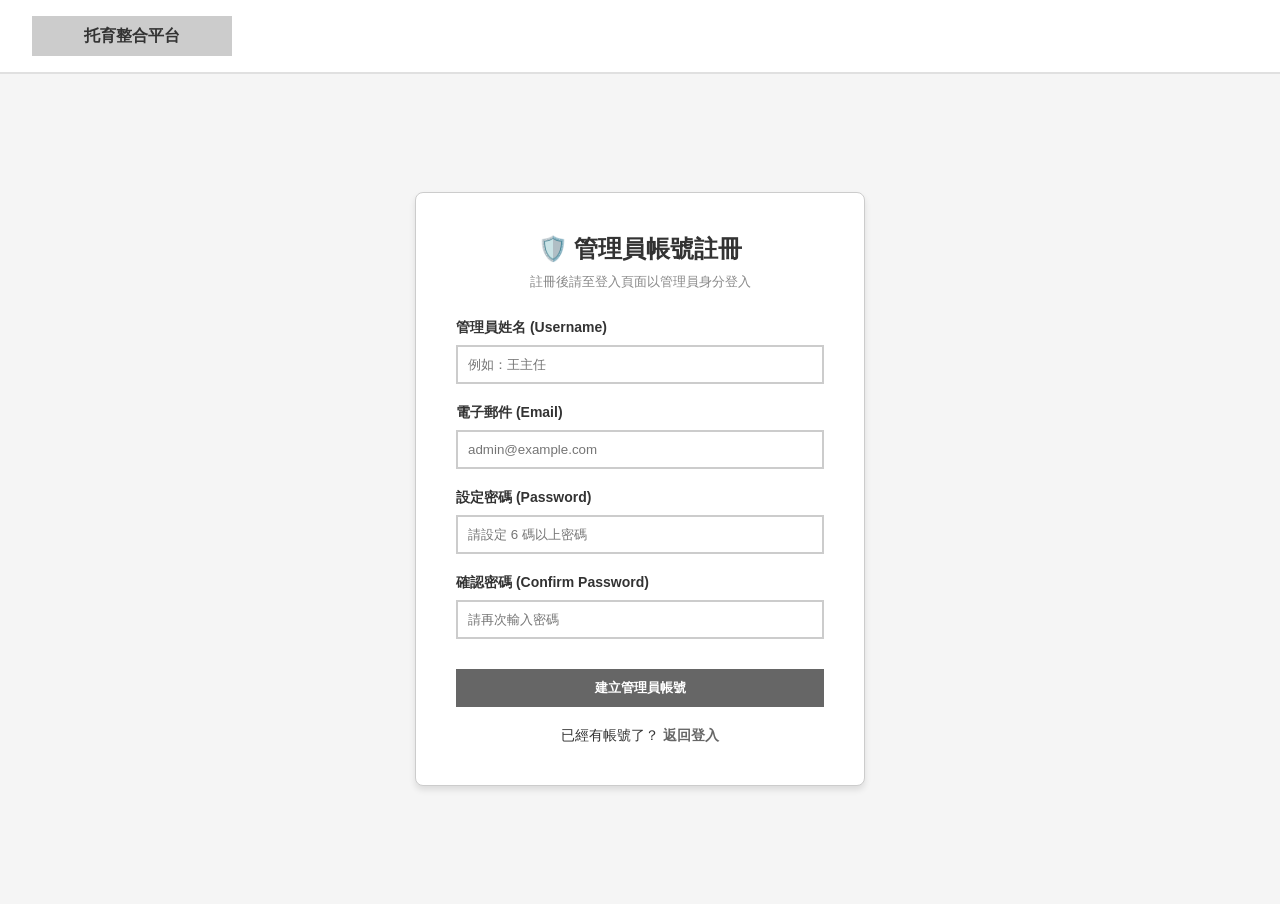
==== admin-register.html @ 4b5cd1b6 "Create admin-register.html" ====
<!DOCTYPE html>
<html lang="zh-Hant">
<head>
    <meta charset="UTF-8">
    <meta name="viewport" content="width=device-width, initial-scale=1.0">
    <title>管理員註冊 - 托育資訊整合平台</title>
    <link rel="stylesheet" href="style.css">
    <style>
        .auth-container {
            min-height: calc(100vh - 70px);
            display: flex;
            align-items: center;
            justify-content: center;
            padding: 20px;
        }

        .auth-card {
            background-color: #fff;
            width: 100%;
            max-width: 450px;
            padding: 40px;
            border-radius: 8px;
            box-shadow: 0 4px 6px rgba(0,0,0,0.1);
            border: 1px solid #ccc;
        }

        .auth-title {
            text-align: center;
            margin-bottom: 8px;
            color: #333;
        }

        .auth-subtitle {
            text-align: center;
            font-size: 13px;
            color: #888;
            margin-bottom: 28px;
        }

        .form-group {
            margin-bottom: 20px;
        }

        .form-label {
            display: block;
            margin-bottom: 8px;
            font-weight: 600;
            color: #333;
            font-size: 14px;
        }

        .auth-links {
            margin-top: 20px;
            text-align: center;
            font-size: 14px;
        }

        .auth-links a {
            color: #666;
            text-decoration: none;
            font-weight: bold;
        }

        .auth-links a:hover {
            text-decoration: underline;
        }
    </style>
</head>
<body>

    <header class="navbar">
        <a href="index.html" style="text-decoration: none;">
            <div class="logo-placeholder">托育整合平台</div>
        </a>
    </header>

    <main class="auth-container">
        <div class="auth-card">
            <h2 class="auth-title">🛡️ 管理員帳號註冊</h2>
            <p class="auth-subtitle">註冊後請至登入頁面以管理員身分登入</p>

            <form id="adminRegisterForm">
                <div class="form-group">
                    <label class="form-label" for="username">管理員姓名 (Username)</label>
                    <input type="text" id="username" class="wireframe-input full-width"
                        required placeholder="例如：王主任">
                </div>

                <div class="form-group">
                    <label class="form-label" for="email">電子郵件 (Email)</label>
                    <input type="email" id="email" class="wireframe-input full-width"
                        required placeholder="admin@example.com">
                </div>

                <div class="form-group">
                    <label class="form-label" for="password">設定密碼 (Password)</label>
                    <input type="password" id="password" class="wireframe-input full-width"
                        required placeholder="請設定 6 碼以上密碼">
                </div>

                <div class="form-group">
                    <label class="form-label" for="confirmPassword">確認密碼 (Confirm Password)</label>
                    <input type="password" id="confirmPassword" class="wireframe-input full-width"
                        required placeholder="請再次輸入密碼">
                </div>

                <button type="submit" class="wireframe-btn primary full-width">建立管理員帳號</button>
            </form>

            <div class="auth-links">
                已經有帳號了？ <a href="login.html">返回登入</a>
            </div>
        </div>
    </main>

    <script>
        const API_BASE = 'http://localhost:3000/api';

        document.getElementById('adminRegisterForm').addEventListener('submit', async function (event) {
            event.preventDefault();

            const username = document.getElementById('username').value.trim();
            const email = document.getElementById('email').value.trim();
            const password = document.getElementById('password').value;
            const confirmPassword = document.getElementById('confirmPassword').value;

            if (password !== confirmPassword) {
                alert('兩次輸入的密碼不一致，請重新確認！');
                return;
            }

            if (password.length < 6) {
                alert('密碼長度至少需要 6 個字元！');
                return;
            }

            try {
                const response = await fetch(`${API_BASE}/admin/register`, {
                    method: 'POST',
                    headers: { 'Content-Type': 'application/json' },
                    body: JSON.stringify({ username, email, password })
                });

                const result = await response.json();

                if (!response.ok || !result.success) {
                    alert('註冊失敗：' + (result.error || '請檢查資料格式是否正確'));
                    return;
                }

                alert('✅ 管理員帳號建立成功！請返回登入頁面以管理員身分登入。');
                window.location.href = 'login.html';

            } catch (err) {
                console.error('系統發生錯誤:', err);
                alert('無法連線到伺服器，請確認後端伺服器是否開啟。');
            }
        });
    </script>
</body>
</html>
---- style.css ----
/* 基礎重置與灰階設定 */
* {
    box-sizing: border-box;
    margin: 0;
    padding: 0;
    font-family: sans-serif;
}

body {
    background-color: #f5f5f5;
    color: #333;
}

/* 為了在同一個畫面預覽區隔頁面用的樣式 */
.page-divider {
    margin: 40px 0 10px 0;
    border: 4px dashed #999;
}

.page-label {
    text-align: center;
    font-weight: bold;
    color: #666;
    margin-bottom: 20px;
}

/* --- 共用元件 --- */
.navbar {
    display: flex;
    justify-content: space-between;
    align-items: center;
    padding: 16px 32px;
    background-color: #ffffff;
    border-bottom: 2px solid #e0e0e0;
}

.logo-placeholder {
    width: 200px;
    height: 40px;
    background-color: #cccccc;
    display: flex;
    align-items: center;
    justify-content: center;
    font-weight: bold;
    color: #333;
}

.wireframe-btn {
    padding: 8px 16px;
    border: 2px solid #666;
    background-color: #fff;
    cursor: pointer;
    font-weight: bold;
    color: #333;
}

.wireframe-btn.primary {
    background-color: #666;
    color: #fff;
}

.wireframe-btn.full-width {
    width: 100%;
    margin-top: 10px;
}

.wireframe-input {
    padding: 10px;
    border: 2px solid #ccc;
    background-color: #fff;
}

.wireframe-input.full-width {
    width: 100%;
}

.text-line {
    margin-bottom: 8px;
    color: #666;
    font-size: 14px;
}

.text-line.highlight {
    font-weight: bold;
    color: #333;
}

/* ============================================== */
/* 首頁專用樣式                                      */
/* ============================================== */
.hero-section {
    background-color: #e0e0e0;
    padding: 80px 20px;
    display: flex;
    justify-content: center;
    align-items: center;
}

.search-container {
    width: 100%;
    max-width: 800px;
    background-color: #fff;
    padding: 32px;
    border: 2px solid #ccc;
    text-align: center;
}

.search-title {
    margin-bottom: 20px;
    color: #333;
}

.search-controls {
    display: flex;
    gap: 12px;
}

.search-bar {
    flex-grow: 1;
}

.content-section {
    max-width: 1000px;
    margin: 40px auto;
    padding: 0 20px;
}

.section-title {
    margin: 32px 0 16px 0;
    color: #333;
    border-bottom: 2px solid #ccc;
    padding-bottom: 8px;
}

.grid-container {
    display: grid;
    gap: 20px;
}

.categories {
    grid-template-columns: repeat(4, 1fr);
}

.box-placeholder {
    height: 100px;
    background-color: #eaeaea;
    border: 2px dashed #999;
    display: flex;
    align-items: center;
    justify-content: center;
    font-weight: bold;
    color: #666;
}

/* ============================================== */
/* 搜尋結果頁專用樣式                                 */
/* ============================================== */
#search-page {
    max-width: 1200px;
    margin: 20px auto;
    padding: 0 20px;
}

.search-summary {
    background-color: #eaeaea;
    padding: 16px;
    margin-bottom: 20px;
    border: 1px solid #ccc;
}

/* 使用 CSS Grid 排版左側欄與右側內容 */
.search-layout {
    display: grid;
    grid-template-columns: 280px 1fr;
    gap: 30px;
}

/* 左側篩選器 */
.filter-sidebar {
    background-color: #fff;
    border: 2px solid #ccc;
    padding: 20px;
    height: fit-content;
}

.filter-title {
    margin-bottom: 20px;
    border-bottom: 2px solid #333;
    padding-bottom: 10px;
}

.filter-group {
    margin-bottom: 20px;
}

.filter-label {
    display: block;
    font-weight: bold;
    margin-bottom: 8px;
    font-size: 14px;
}

/* 右側結果列表 */
.results-list {
    display: flex;
    flex-direction: column;
    gap: 20px;
}

/* 單一卡片 Flexbox 水平排版 */
.result-card {
    display: flex;
    background-color: #fff;
    border: 2px solid #ccc;
    padding: 16px;
    gap: 20px;
}

.card-image {
    width: 200px;
    height: 150px;
    background-color: #eaeaea;
    display: flex;
    align-items: center;
    justify-content: center;
    border: 1px dashed #999;
    color: #999;
    flex-shrink: 0;
}

.card-content {
    flex-grow: 1;
    display: flex;
    flex-direction: column;
}

.card-header {
    display: flex;
    justify-content: space-between;
    align-items: flex-start;
    margin-bottom: 10px;
}

.center-name {
    margin: 0;
}

.badge {
    background-color: #e0e0e0;
    padding: 4px 8px;
    font-size: 12px;
    border: 1px solid #999;
}

.card-actions {
    margin-top: auto;
    /* 將按鈕推到卡片最底部 */
    display: flex;
    gap: 10px;
    justify-content: flex-end;
}

/* ==========================================================================
   搜尋頁面特定 UI 元件優化
   ========================================================================== */

/* 頂部搜尋標頭 */
.search-header {
    display: flex;
    justify-content: space-between;
    align-items: flex-end;
    margin-bottom: 30px;
    padding-bottom: 20px;
    border-bottom: 1px solid var(--border-light);
}

.search-summary h2 {
    color: var(--primary-color);
    margin-bottom: 8px;
}

.quick-search {
    display: flex;
    gap: 10px;
    width: 350px;
}

/* 範圍拉桿 (Range Slider) 美化 */
.range-slider {
    -webkit-appearance: none;
    width: 100%;
    height: 6px;
    border-radius: 5px;
    background: #e2e8f0;
    outline: none;
    margin: 10px 0;
}

.range-slider::-webkit-slider-thumb {
    -webkit-appearance: none;
    appearance: none;
    width: 20px;
    height: 20px;
    border-radius: 50%;
    background: var(--primary-color);
    cursor: pointer;
    box-shadow: var(--shadow-sm);
    transition: transform 0.1s;
}

.range-slider::-webkit-slider-thumb:hover {
    transform: scale(1.1);
}

.range-display {
    font-size: 13px;
    color: var(--primary-color);
    font-weight: 600;
    text-align: right;
}

/* 客製化核取方塊 (Custom Checkbox) */
.checkbox-container {
    display: flex;
    align-items: center;
    position: relative;
    padding-left: 30px;
    margin-bottom: 12px;
    cursor: pointer;
    font-size: 14px;
    color: var(--text-main);
    user-select: none;
}

.checkbox-container input {
    position: absolute;
    opacity: 0;
    cursor: pointer;
    height: 0;
    width: 0;
}

.checkmark {
    position: absolute;
    top: 0;
    left: 0;
    height: 20px;
    width: 20px;
    background-color: var(--surface-color);
    border: 2px solid var(--border-light);
    border-radius: 4px;
    transition: var(--transition);
}

.checkbox-container:hover input~.checkmark {
    border-color: var(--primary-color);
}

.checkbox-container input:checked~.checkmark {
    background-color: var(--primary-color);
    border-color: var(--primary-color);
}

.checkmark:after {
    content: "";
    position: absolute;
    display: none;
}

.checkbox-container input:checked~.checkmark:after {
    display: block;
}

.checkbox-container .checkmark:after {
    left: 6px;
    top: 2px;
    width: 5px;
    height: 10px;
    border: solid white;
    border-width: 0 2px 2px 0;
    transform: rotate(45deg);
}

/* 搜尋結果 meta 資訊 */
.results-meta {
    display: flex;
    justify-content: space-between;
    align-items: center;
    margin-bottom: 20px;
    color: var(--text-muted);
}

/* 空狀態設計 */
.empty-state {
    padding: 60px 20px;
    text-align: center;
    background-color: #f8fafc;
    border: 2px dashed #cbd5e1;
    border-radius: var(--border-radius);
    color: #64748b;
    font-weight: 600;
}

.summary-card {
    background-color: #fff;
    border: 2px solid #ccc;
    /* 強制寫死長寬，保證一模一樣大 */
    width: 200px;
    height: 140px;
    box-sizing: border-box; 
    
    /* 讓裡面的文字完美置中 */
    display: flex;
    flex-direction: column;
    justify-content: center;
    align-items: center;
}
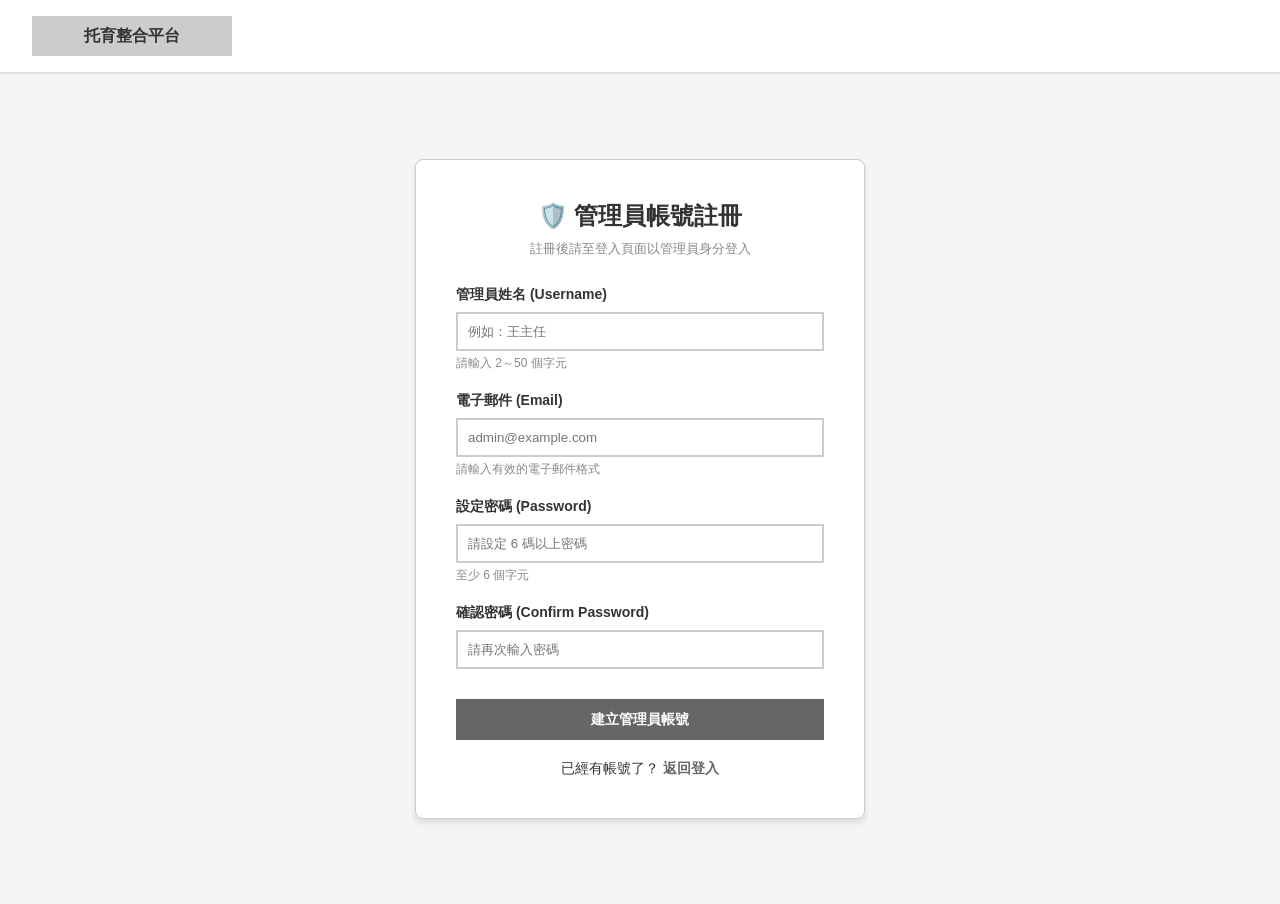
==== commit e3a32fb0: "Update admin-register.html" ====
--- a/admin-register.html
+++ b/admin-register.html
@@ -6,68 +6,20 @@
     <title>管理員註冊 - 托育資訊整合平台</title>
     <link rel="stylesheet" href="style.css">
     <style>
-        .auth-container {
-            min-height: calc(100vh - 70px);
-            display: flex;
-            align-items: center;
-            justify-content: center;
-            padding: 20px;
-        }
-
-        .auth-card {
-            background-color: #fff;
-            width: 100%;
-            max-width: 450px;
-            padding: 40px;
-            border-radius: 8px;
-            box-shadow: 0 4px 6px rgba(0,0,0,0.1);
-            border: 1px solid #ccc;
-        }
-
-        .auth-title {
-            text-align: center;
-            margin-bottom: 8px;
-            color: #333;
-        }
-
-        .auth-subtitle {
-            text-align: center;
-            font-size: 13px;
-            color: #888;
-            margin-bottom: 28px;
-        }
-
-        .form-group {
-            margin-bottom: 20px;
-        }
-
-        .form-label {
-            display: block;
-            margin-bottom: 8px;
-            font-weight: 600;
-            color: #333;
-            font-size: 14px;
-        }
-
-        .auth-links {
-            margin-top: 20px;
-            text-align: center;
-            font-size: 14px;
-        }
-
-        .auth-links a {
-            color: #666;
-            text-decoration: none;
-            font-weight: bold;
-        }
-
-        .auth-links a:hover {
-            text-decoration: underline;
-        }
+        .auth-container { min-height: calc(100vh - 70px); display: flex; align-items: center; justify-content: center; padding: 20px; }
+        .auth-card { background-color: #fff; width: 100%; max-width: 450px; padding: 40px; border-radius: 8px; box-shadow: 0 4px 6px rgba(0,0,0,0.1); border: 1px solid #ccc; }
+        .auth-title { text-align: center; margin-bottom: 8px; color: #333; }
+        .auth-subtitle { text-align: center; font-size: 13px; color: #888; margin-bottom: 28px; }
+        .form-group { margin-bottom: 20px; }
+        .form-label { display: block; margin-bottom: 8px; font-weight: 600; color: #333; font-size: 14px; }
+        .auth-links { margin-top: 20px; text-align: center; font-size: 14px; }
+        .auth-links a { color: #666; text-decoration: none; font-weight: bold; }
+        .auth-links a:hover { text-decoration: underline; }
+        .field-hint { font-size: 12px; color: #888; margin-top: 4px; }
+        .field-error { font-size: 12px; color: #e74c3c; margin-top: 4px; display: none; }
     </style>
 </head>
 <body>
-
     <header class="navbar">
         <a href="index.html" style="text-decoration: none;">
             <div class="logo-placeholder">托育整合平台</div>
@@ -79,29 +31,36 @@
             <h2 class="auth-title">🛡️ 管理員帳號註冊</h2>
             <p class="auth-subtitle">註冊後請至登入頁面以管理員身分登入</p>
 
-            <form id="adminRegisterForm">
+            <form id="adminRegisterForm" novalidate>
                 <div class="form-group">
                     <label class="form-label" for="username">管理員姓名 (Username)</label>
                     <input type="text" id="username" class="wireframe-input full-width"
-                        required placeholder="例如：王主任">
+                        required minlength="2" maxlength="50"
+                        placeholder="例如：王主任">
+                    <div class="field-hint">請輸入 2～50 個字元</div>
                 </div>
 
                 <div class="form-group">
+                    <!-- ✅ email 格式驗證 -->
                     <label class="form-label" for="email">電子郵件 (Email)</label>
                     <input type="email" id="email" class="wireframe-input full-width"
                         required placeholder="admin@example.com">
+                    <div class="field-hint">請輸入有效的電子郵件格式</div>
+                    <div class="field-error" id="email-error">電子郵件格式不正確（範例：name@domain.com）</div>
                 </div>
 
                 <div class="form-group">
                     <label class="form-label" for="password">設定密碼 (Password)</label>
                     <input type="password" id="password" class="wireframe-input full-width"
-                        required placeholder="請設定 6 碼以上密碼">
+                        required minlength="6" placeholder="請設定 6 碼以上密碼">
+                    <div class="field-hint">至少 6 個字元</div>
                 </div>
 
                 <div class="form-group">
                     <label class="form-label" for="confirmPassword">確認密碼 (Confirm Password)</label>
                     <input type="password" id="confirmPassword" class="wireframe-input full-width"
                         required placeholder="請再次輸入密碼">
+                    <div class="field-error" id="confirm-error">兩次輸入的密碼不一致</div>
                 </div>
 
                 <button type="submit" class="wireframe-btn primary full-width">建立管理員帳號</button>
@@ -115,6 +74,20 @@
 
     <script>
         const API_BASE = 'http://localhost:3000/api';
+        const emailRegex = /^[^\s@]+@[^\s@]+\.[^\s@]+$/;
+
+        // ✅ 即時 email 驗證
+        document.getElementById('email').addEventListener('input', function () {
+            const errEl = document.getElementById('email-error');
+            errEl.style.display = (this.value && !emailRegex.test(this.value)) ? 'block' : 'none';
+        });
+
+        // ✅ 即時密碼確認驗證
+        document.getElementById('confirmPassword').addEventListener('input', function () {
+            const password = document.getElementById('password').value;
+            const errEl = document.getElementById('confirm-error');
+            errEl.style.display = (this.value && this.value !== password) ? 'block' : 'none';
+        });
 
         document.getElementById('adminRegisterForm').addEventListener('submit', async function (event) {
             event.preventDefault();
@@ -123,6 +96,20 @@
             const email = document.getElementById('email').value.trim();
             const password = document.getElementById('password').value;
             const confirmPassword = document.getElementById('confirmPassword').value;
+
+            // 姓名驗證
+            if (!username || username.length < 2) {
+                alert('請填寫管理員姓名（至少 2 個字元）！');
+                document.getElementById('username').focus();
+                return;
+            }
+
+            // ✅ email 格式驗證
+            if (!emailRegex.test(email)) {
+                alert('電子郵件格式不正確，請重新輸入（範例：name@domain.com）');
+                document.getElementById('email').focus();
+                return;
+            }
 
             if (password !== confirmPassword) {
                 alert('兩次輸入的密碼不一致，請重新確認！');
--- a/style.css
+++ b/style.css
@@ -52,6 +52,13 @@
     cursor: pointer;
     font-weight: bold;
     color: #333;
+    font-size: 14px;
+    display: inline-flex;
+    align-items: center;      
+    justify-content: center;
+    text-decoration: none;
+    box-sizing: border-box;
+    line-height: 1.5;
 }
 
 .wireframe-btn.primary {
@@ -414,4 +421,39 @@
     flex-direction: column;
     justify-content: center;
     align-items: center;
+}
+/* 讓導航列中的所有按鈕（無論 a 或 button）樣式一致 */
+.nav-actions .wireframe-btn,
+.nav-actions button.wireframe-btn,
+.nav-actions a.wireframe-btn {
+    display: inline-flex;
+    align-items: center;
+    justify-content: center;
+    padding: 8px 20px;
+    font-size: 14px;
+    font-weight: normal;
+    text-decoration: none;
+    background-color: transparent;
+    border: 2px solid #666;
+    color: #333;
+    cursor: pointer;
+    min-width: 80px;      /* 設定最小寬度，讓兩個按鈕等寬 */
+    box-sizing: border-box;
+    transition: 0.2s;
+}
+
+.nav-actions .wireframe-btn.primary {
+    background-color: #666;
+    color: white;
+    border-color: #666;
+}
+.nav-actions {
+    display: flex;
+    align-items: center;
+    gap: 15px;
+}
+.nav-actions span {
+    line-height: 1;
+    font-size: 14px;
+    color: #333;
 }
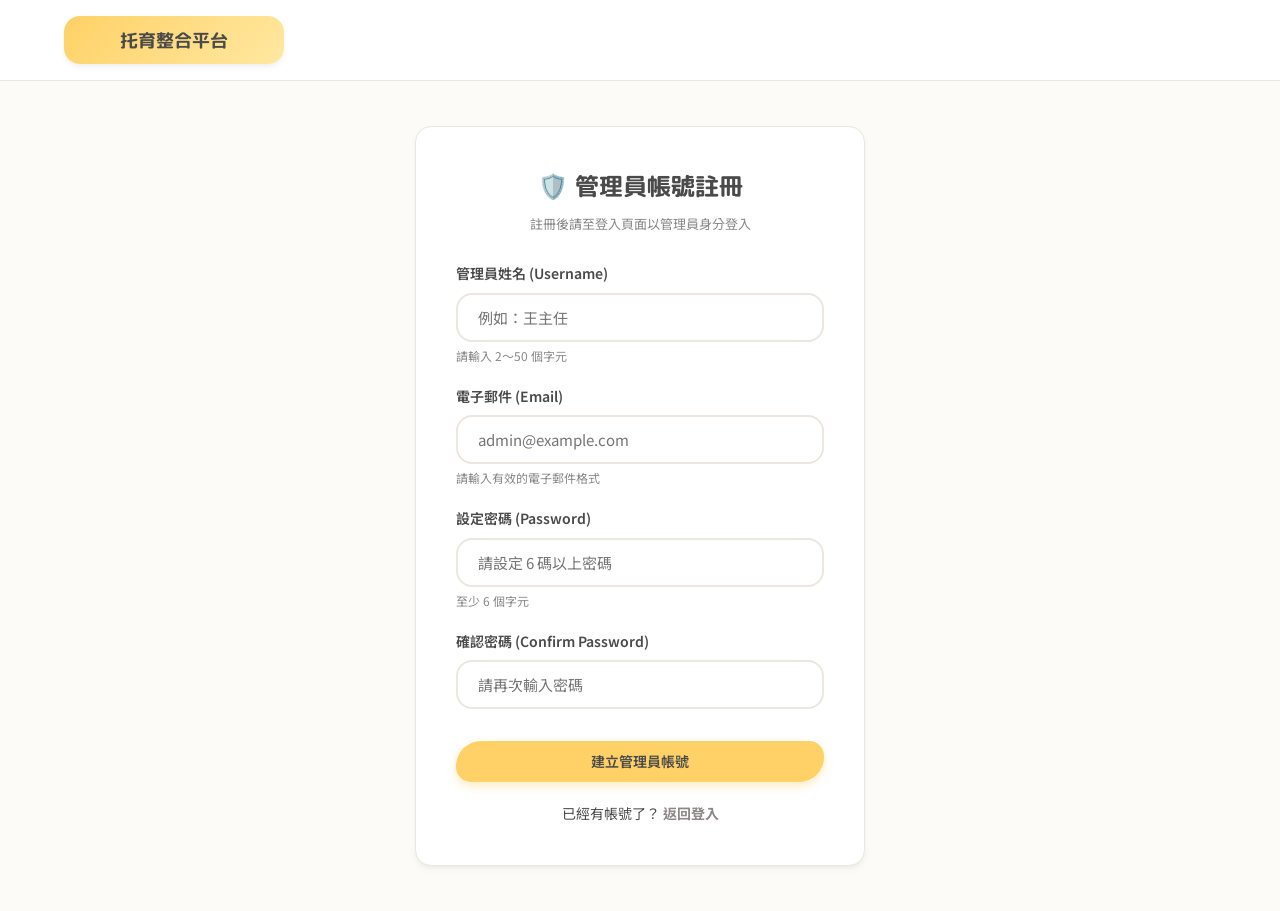
==== commit c8908243: "polish UIUX design improvements" ====
--- a/admin-register.html
+++ b/admin-register.html
@@ -7,13 +7,13 @@
     <link rel="stylesheet" href="style.css">
     <style>
         .auth-container { min-height: calc(100vh - 70px); display: flex; align-items: center; justify-content: center; padding: 20px; }
-        .auth-card { background-color: #fff; width: 100%; max-width: 450px; padding: 40px; border-radius: 8px; box-shadow: 0 4px 6px rgba(0,0,0,0.1); border: 1px solid #ccc; }
-        .auth-title { text-align: center; margin-bottom: 8px; color: #333; }
+        .auth-card { background-color: var(--surface-color); width: 100%; max-width: 450px; padding: 40px; border-radius: var(--border-radius-lg); box-shadow: var(--shadow-sm); border: 1px solid var(--border-light); }
+        .auth-title { text-align: center; margin-bottom: 8px; color: var(--text-main); }
         .auth-subtitle { text-align: center; font-size: 13px; color: #888; margin-bottom: 28px; }
         .form-group { margin-bottom: 20px; }
-        .form-label { display: block; margin-bottom: 8px; font-weight: 600; color: #333; font-size: 14px; }
+        .form-label { display: block; margin-bottom: 8px; font-weight: 600; color: var(--text-main); font-size: 14px; }
         .auth-links { margin-top: 20px; text-align: center; font-size: 14px; }
-        .auth-links a { color: #666; text-decoration: none; font-weight: bold; }
+        .auth-links a { color: var(--text-muted); text-decoration: none; font-weight: bold; }
         .auth-links a:hover { text-decoration: underline; }
         .field-hint { font-size: 12px; color: #888; margin-top: 4px; }
         .field-error { font-size: 12px; color: #e74c3c; margin-top: 4px; display: none; }
--- a/style.css
+++ b/style.css
@@ -1,57 +1,86 @@
-/* 基礎重置與灰階設定 */
+@import url('https://fonts.googleapis.com/css2?family=Quicksand:wght@400;500;600;700&family=Noto+Sans+TC:wght@400;500;700&family=M+PLUS+Rounded+1c:wght@400;500;700&display=swap');
+
+:root {
+    --bg-color: #FDFBF7; /* Warm Cream */
+    --surface-color: #FFFFFF;
+    --primary-color: #FFD166; /* Soft Peach / Butter Yellow */
+    --primary-hover: #F9C54D;
+    --secondary-color: #A8E6CF; /* Pastel Mint */
+    --accent-color: #C4E0E5; /* Soft Sky */
+    --text-main: #4A4A4A; /* Warm Charcoal */
+    --text-muted: #8D8787; /* Taupe Gray */
+    --border-light: #EBE6E0;
+    --shadow-sm: 0 4px 6px -1px rgba(141, 135, 135, 0.1), 0 2px 4px -1px rgba(141, 135, 135, 0.06);
+    --shadow-md: 0 10px 15px -3px rgba(141, 135, 135, 0.1), 0 4px 6px -2px rgba(141, 135, 135, 0.05);
+    --border-radius-lg: 16px;
+    --border-radius-md: 12px;
+    --border-radius-sm: 8px;
+    --transition: all 0.3s cubic-bezier(0.4, 0, 0.2, 1);
+}
+
 * {
     box-sizing: border-box;
     margin: 0;
     padding: 0;
-    font-family: sans-serif;
 }
 
 body {
-    background-color: #f5f5f5;
-    color: #333;
-}
-
-/* 為了在同一個畫面預覽區隔頁面用的樣式 */
-.page-divider {
-    margin: 40px 0 10px 0;
-    border: 4px dashed #999;
-}
-
-.page-label {
-    text-align: center;
-    font-weight: bold;
-    color: #666;
-    margin-bottom: 20px;
-}
-
-/* --- 共用元件 --- */
+    background-color: var(--bg-color);
+    color: var(--text-main);
+    font-family: 'Noto Sans TC', 'Quicksand', sans-serif;
+    line-height: 1.6;
+    -webkit-font-smoothing: antialiased;
+}
+
+h1, h2, h3, h4, h5, h6, .brand-font {
+    font-family: 'Quicksand', 'M PLUS Rounded 1c', 'Noto Sans TC', sans-serif;
+    font-weight: 700;
+    color: var(--text-main);
+}
+
+/* Navbar */
 .navbar {
     display: flex;
     justify-content: space-between;
     align-items: center;
-    padding: 16px 32px;
-    background-color: #ffffff;
-    border-bottom: 2px solid #e0e0e0;
+    padding: 16px 5%;
+    background-color: rgba(255, 255, 255, 0.9);
+    backdrop-filter: blur(10px);
+    border-bottom: 1px solid var(--border-light);
+    position: sticky;
+    top: 0;
+    z-index: 1000;
 }
 
 .logo-placeholder {
-    width: 200px;
-    height: 40px;
-    background-color: #cccccc;
+    width: 220px;
+    height: 48px;
+    background: linear-gradient(135deg, var(--primary-color), #FFE8A1);
     display: flex;
     align-items: center;
     justify-content: center;
-    font-weight: bold;
-    color: #333;
-}
-
+    font-weight: 700;
+    font-size: 1.1rem;
+    color: var(--text-main);
+    border-radius: var(--border-radius-lg);
+    font-family: 'Quicksand', 'M PLUS Rounded 1c', sans-serif;
+    box-shadow: var(--shadow-sm);
+    transition: var(--transition);
+}
+
+.logo-placeholder:hover {
+    transform: translateY(-2px);
+    box-shadow: var(--shadow-md);
+}
+
+/* Buttons */
 .wireframe-btn {
-    padding: 8px 16px;
-    border: 2px solid #666;
-    background-color: #fff;
+    padding: 10px 20px;
+    border: none;
+    background-color: var(--surface-color);
     cursor: pointer;
-    font-weight: bold;
-    color: #333;
+    font-weight: 600;
+    color: var(--text-main);
     font-size: 14px;
     display: inline-flex;
     align-items: center;      
@@ -59,183 +88,331 @@
     text-decoration: none;
     box-sizing: border-box;
     line-height: 1.5;
+    border-radius: 9999px; /* Pill shape */
+    box-shadow: 0 0 0 1px var(--border-light);
+    transition: var(--transition);
+    font-family: 'Noto Sans TC', sans-serif;
+}
+
+.wireframe-btn:hover {
+    background-color: #F9F7F4;
+    transform: translateY(-1px);
+    box-shadow: var(--shadow-sm), 0 0 0 1px var(--border-light);
 }
 
 .wireframe-btn.primary {
-    background-color: #666;
-    color: #fff;
+    background-color: var(--primary-color);
+    color: var(--text-main);
+    border: none;
+    box-shadow: 0 4px 10px rgba(255, 209, 102, 0.4);
+    animation: breathePulse 3s ease-in-out infinite;
+    transform-origin: center;
+    border-radius: 25px 15px 25px 15px; /* Organic hand-drawn feel */
+}
+
+@keyframes breathePulse {
+    0%, 100% {
+        transform: scale(1) rotate(0deg);
+        box-shadow: 0 4px 10px rgba(255, 209, 102, 0.4);
+    }
+    50% {
+        transform: scale(1.03) rotate(0.5deg);
+        box-shadow: 0 6px 16px rgba(255, 209, 102, 0.65);
+    }
+}
+
+.wireframe-btn.primary:hover {
+    animation: none;
+    background-color: var(--primary-hover);
+    transform: scale(1.06);
+    box-shadow: 0 8px 24px rgba(255, 209, 102, 0.85);
+}
+
+.wireframe-btn.primary:active {
+    animation: none;
+    transform: scale(0.95);
+    box-shadow: 0 2px 4px rgba(255, 209, 102, 0.3);
+    transition: transform 0.1s cubic-bezier(0.4, 0, 0.2, 1);
 }
 
 .wireframe-btn.full-width {
     width: 100%;
-    margin-top: 10px;
-}
-
+    margin-top: 12px;
+}
+
+/* Inputs */
 .wireframe-input {
-    padding: 10px;
-    border: 2px solid #ccc;
-    background-color: #fff;
+    padding: 12px 20px;
+    border: 2px solid var(--border-light);
+    background-color: var(--surface-color);
+    border-radius: var(--border-radius-lg);
+    font-family: 'Noto Sans TC', sans-serif;
+    font-size: 15px;
+    color: var(--text-main);
+    transition: var(--transition);
+    outline: none;
+}
+
+.wireframe-input:focus {
+    border-color: var(--primary-color);
+    box-shadow: 0 0 0 4px rgba(255, 209, 102, 0.2);
 }
 
 .wireframe-input.full-width {
     width: 100%;
 }
 
+/* Typography Helpers */
 .text-line {
     margin-bottom: 8px;
-    color: #666;
+    color: var(--text-muted);
     font-size: 14px;
 }
 
 .text-line.highlight {
-    font-weight: bold;
-    color: #333;
+    font-weight: 600;
+    color: var(--text-main);
 }
 
 /* ============================================== */
-/* 首頁專用樣式                                      */
+/* 首頁專用樣式 Hero & Search                       */
 /* ============================================== */
 .hero-section {
-    background-color: #e0e0e0;
-    padding: 80px 20px;
+    background: radial-gradient(circle at center, #FFFFFF 0%, var(--bg-color) 100%);
+    padding: 100px 20px;
     display: flex;
     justify-content: center;
     align-items: center;
+    position: relative;
+    overflow: hidden;
+}
+
+/* Decorative blobs for hero */
+.hero-section::before, .hero-section::after {
+    content: '';
+    position: absolute;
+    border-radius: 50%;
+    z-index: 0;
+    opacity: 0.4;
+}
+.hero-section::before {
+    width: 300px;
+    height: 300px;
+    background: var(--primary-color);
+    top: -100px;
+    left: -100px;
+    filter: blur(80px);
+}
+.hero-section::after {
+    width: 250px;
+    height: 250px;
+    background: var(--secondary-color);
+    bottom: -50px;
+    right: -50px;
+    filter: blur(80px);
 }
 
 .search-container {
     width: 100%;
     max-width: 800px;
-    background-color: #fff;
-    padding: 32px;
-    border: 2px solid #ccc;
+    background-color: rgba(255, 255, 255, 0.8);
+    backdrop-filter: blur(12px);
+    padding: 40px;
+    border-radius: 24px;
     text-align: center;
+    box-shadow: var(--shadow-md);
+    position: relative;
+    z-index: 1;
+    border: 1px solid rgba(255,255,255,0.5);
 }
 
 .search-title {
-    margin-bottom: 20px;
-    color: #333;
+    margin-bottom: 24px;
+    font-size: 2rem;
+    color: var(--text-main);
 }
 
 .search-controls {
     display: flex;
-    gap: 12px;
+    justify-content: center;
+    gap: 16px;
+    max-width: 600px;
+    margin: 0 auto;
 }
 
 .search-bar {
+    display: none;
+}
+.search-controls .wireframe-btn {
+    border-radius: 9999px;
+    padding: 0 32px;
+}
+
+/* Recommend Section Grid */
+.recommend-section, .content-section {
+    max-width: 1200px;
+    margin: 60px auto;
+    padding: 0 5%;
+}
+
+.recommend-title, .section-title {
+    text-align: center;
+    margin-bottom: 40px;
+    font-size: 1.8rem;
+    color: var(--text-main);
+    border: none;
+}
+
+.recommend-grid, .grid-container {
+    display: grid;
+    grid-template-columns: repeat(auto-fit, minmax(280px, 1fr));
+    gap: 30px;
+}
+
+/* Card Design Redux */
+.rec-card, .result-card {
+    background: var(--surface-color);
+    border: 1px solid var(--border-light);
+    border-radius: var(--border-radius-lg);
+    overflow: hidden;
+    transition: var(--transition);
+    box-shadow: var(--shadow-sm);
+    display: flex;
+    flex-direction: column;
+}
+
+.rec-card:hover, .result-card:hover {
+    transform: translateY(-5px);
+    box-shadow: var(--shadow-md);
+    border-color: rgba(255, 209, 102, 0.5);
+}
+
+.rec-img, .card-image {
+    background-color: #F2EFEB;
+    display: flex;
+    align-items: center;
+    justify-content: center;
+    color: var(--text-muted);
+    font-size: 14px;
+    font-weight: 500;
+}
+.rec-img {
+    height: 180px;
+}
+.rec-img img, .card-image img {
+    width: 100%;
+    height: 100%;
+    object-fit: cover;
+}
+
+.rec-info {
+    padding: 20px;
+    display: flex;
+    flex-direction: column;
     flex-grow: 1;
 }
 
-.content-section {
-    max-width: 1000px;
-    margin: 40px auto;
-    padding: 0 20px;
-}
-
-.section-title {
-    margin: 32px 0 16px 0;
-    color: #333;
-    border-bottom: 2px solid #ccc;
-    padding-bottom: 8px;
-}
-
-.grid-container {
-    display: grid;
-    gap: 20px;
-}
-
-.categories {
-    grid-template-columns: repeat(4, 1fr);
-}
-
-.box-placeholder {
-    height: 100px;
-    background-color: #eaeaea;
-    border: 2px dashed #999;
-    display: flex;
-    align-items: center;
-    justify-content: center;
-    font-weight: bold;
-    color: #666;
-}
-
-/* ============================================== */
-/* 搜尋結果頁專用樣式                                 */
-/* ============================================== */
+.rec-info h3 {
+    margin: 0 0 12px 0;
+    font-size: 1.25rem;
+    line-height: 1.3;
+}
+
+.rec-info p {
+    margin: 6px 0;
+    font-size: 14px;
+    color: var(--text-muted);
+    display: flex;
+    align-items: center;
+    gap: 8px;
+}
+
+.rec-info .wireframe-btn {
+    margin-top: 16px;
+    align-self: flex-start;
+}
+
+/* Search Page Specific */
 #search-page {
     max-width: 1200px;
-    margin: 20px auto;
-    padding: 0 20px;
+    margin: 40px auto;
+    padding: 0 5%;
 }
 
 .search-summary {
-    background-color: #eaeaea;
-    padding: 16px;
-    margin-bottom: 20px;
-    border: 1px solid #ccc;
-}
-
-/* 使用 CSS Grid 排版左側欄與右側內容 */
+    background-color: var(--surface-color);
+    padding: 24px;
+    border-radius: var(--border-radius-lg);
+    margin-bottom: 30px;
+    border: 1px solid var(--border-light);
+    box-shadow: var(--shadow-sm);
+}
+
+.search-summary h2 {
+    color: var(--text-main);
+    font-size: 1.5rem;
+}
+
 .search-layout {
     display: grid;
     grid-template-columns: 280px 1fr;
-    gap: 30px;
-}
-
-/* 左側篩選器 */
+    gap: 40px;
+}
+
+/* Filter Sidebar */
 .filter-sidebar {
-    background-color: #fff;
-    border: 2px solid #ccc;
-    padding: 20px;
+    background-color: var(--surface-color);
+    border: 1px solid var(--border-light);
+    border-radius: var(--border-radius-lg);
+    padding: 24px;
     height: fit-content;
+    box-shadow: var(--shadow-sm);
+    position: sticky;
+    top: 100px;
 }
 
 .filter-title {
-    margin-bottom: 20px;
-    border-bottom: 2px solid #333;
-    padding-bottom: 10px;
+    margin-bottom: 24px;
+    border-bottom: 2px solid var(--primary-color);
+    padding-bottom: 12px;
+    font-size: 1.2rem;
+    display: inline-block;
 }
 
 .filter-group {
-    margin-bottom: 20px;
+    margin-bottom: 24px;
 }
 
 .filter-label {
     display: block;
-    font-weight: bold;
-    margin-bottom: 8px;
-    font-size: 14px;
-}
-
-/* 右側結果列表 */
+    font-weight: 600;
+    margin-bottom: 12px;
+    font-size: 15px;
+    color: var(--text-main);
+}
+
+/* Results List */
 .results-list {
     display: flex;
     flex-direction: column;
-    gap: 20px;
-}
-
-/* 單一卡片 Flexbox 水平排版 */
+    gap: 24px;
+}
+
 .result-card {
-    display: flex;
-    background-color: #fff;
-    border: 2px solid #ccc;
-    padding: 16px;
-    gap: 20px;
+    flex-direction: row;
+    padding: 0;
 }
 
 .card-image {
-    width: 200px;
-    height: 150px;
-    background-color: #eaeaea;
-    display: flex;
-    align-items: center;
-    justify-content: center;
-    border: 1px dashed #999;
-    color: #999;
-    flex-shrink: 0;
+    width: 240px;
+    height: auto;
+    min-height: 180px;
+    border: none;
+    border-right: 1px solid var(--border-light);
 }
 
 .card-content {
+    padding: 24px;
     flex-grow: 1;
     display: flex;
     flex-direction: column;
@@ -245,33 +422,37 @@
     display: flex;
     justify-content: space-between;
     align-items: flex-start;
-    margin-bottom: 10px;
+    margin-bottom: 16px;
 }
 
 .center-name {
-    margin: 0;
+    font-size: 1.3rem;
 }
 
 .badge {
-    background-color: #e0e0e0;
-    padding: 4px 8px;
+    background-color: var(--secondary-color);
+    color: #2D6B51;
+    padding: 6px 12px;
     font-size: 12px;
-    border: 1px solid #999;
+    font-weight: 600;
+    border: none;
+    border-radius: 9999px;
+    display: inline-block;
+}
+.badge:nth-child(even) {
+    background-color: var(--accent-color);
+    color: #2F5961;
 }
 
 .card-actions {
     margin-top: auto;
-    /* 將按鈕推到卡片最底部 */
-    display: flex;
-    gap: 10px;
+    padding-top: 16px;
+    display: flex;
+    gap: 12px;
     justify-content: flex-end;
 }
 
-/* ==========================================================================
-   搜尋頁面特定 UI 元件優化
-   ========================================================================== */
-
-/* 頂部搜尋標頭 */
+/* Search Controls UI */
 .search-header {
     display: flex;
     justify-content: space-between;
@@ -281,62 +462,62 @@
     border-bottom: 1px solid var(--border-light);
 }
 
-.search-summary h2 {
-    color: var(--primary-color);
-    margin-bottom: 8px;
-}
-
 .quick-search {
     display: flex;
     gap: 10px;
     width: 350px;
 }
 
-/* 範圍拉桿 (Range Slider) 美化 */
+/* Range Slider */
 .range-slider {
     -webkit-appearance: none;
     width: 100%;
-    height: 6px;
-    border-radius: 5px;
-    background: #e2e8f0;
+    height: 8px;
+    border-radius: 4px;
+    background: #EBE6E0;
     outline: none;
-    margin: 10px 0;
+    margin: 12px 0;
 }
 
 .range-slider::-webkit-slider-thumb {
     -webkit-appearance: none;
     appearance: none;
-    width: 20px;
-    height: 20px;
+    width: 24px;
+    height: 24px;
     border-radius: 50%;
-    background: var(--primary-color);
+    background: var(--surface-color);
+    border: 3px solid var(--primary-color);
     cursor: pointer;
     box-shadow: var(--shadow-sm);
-    transition: transform 0.1s;
+    transition: var(--transition);
 }
 
 .range-slider::-webkit-slider-thumb:hover {
-    transform: scale(1.1);
+    transform: scale(1.15);
 }
 
 .range-display {
-    font-size: 13px;
-    color: var(--primary-color);
+    font-size: 14px;
+    color: var(--text-main);
     font-weight: 600;
     text-align: right;
 }
 
-/* 客製化核取方塊 (Custom Checkbox) */
+/* Checkbox */
 .checkbox-container {
     display: flex;
     align-items: center;
     position: relative;
-    padding-left: 30px;
-    margin-bottom: 12px;
+    padding-left: 32px;
+    margin-bottom: 14px;
     cursor: pointer;
-    font-size: 14px;
-    color: var(--text-main);
-    user-select: none;
+    font-size: 15px;
+    color: var(--text-muted);
+    transition: var(--transition);
+}
+
+.checkbox-container:hover {
+    color: var(--text-main);
 }
 
 .checkbox-container input {
@@ -349,13 +530,13 @@
 
 .checkmark {
     position: absolute;
-    top: 0;
+    top: 2px;
     left: 0;
-    height: 20px;
-    width: 20px;
+    height: 22px;
+    width: 22px;
     background-color: var(--surface-color);
     border: 2px solid var(--border-light);
-    border-radius: 4px;
+    border-radius: 6px;
     transition: var(--transition);
 }
 
@@ -379,8 +560,8 @@
 }
 
 .checkbox-container .checkmark:after {
-    left: 6px;
-    top: 2px;
+    left: 7px;
+    top: 3px;
     width: 5px;
     height: 10px;
     border: solid white;
@@ -388,72 +569,100 @@
     transform: rotate(45deg);
 }
 
-/* 搜尋結果 meta 資訊 */
-.results-meta {
-    display: flex;
-    justify-content: space-between;
-    align-items: center;
-    margin-bottom: 20px;
+/* Empty/Loading States */
+.loading {
+    text-align: center;
+    padding: 60px;
     color: var(--text-muted);
-}
-
-/* 空狀態設計 */
+    font-weight: 500;
+    display: flex;
+    flex-direction: column;
+    align-items: center;
+    gap: 16px;
+}
+.loading::before {
+    content: '';
+    width: 40px;
+    height: 40px;
+    border: 4px solid var(--border-light);
+    border-top-color: var(--primary-color);
+    border-radius: 50%;
+    animation: spin 1s linear infinite;
+}
+@keyframes spin { 100% { transform: rotate(360deg); } }
+
 .empty-state {
-    padding: 60px 20px;
+    padding: 80px 20px;
     text-align: center;
-    background-color: #f8fafc;
-    border: 2px dashed #cbd5e1;
-    border-radius: var(--border-radius);
-    color: #64748b;
-    font-weight: 600;
+    background-color: var(--surface-color);
+    border: 2px dashed var(--border-light);
+    border-radius: var(--border-radius-lg);
+    color: var(--text-muted);
+    font-weight: 500;
+    font-size: 1.1rem;
+    display: flex;
+    flex-direction: column;
+    align-items: center;
+    gap: 16px;
+}
+.empty-state::before {
+    content: '🧸';
+    font-size: 3rem;
 }
 
 .summary-card {
-    background-color: #fff;
-    border: 2px solid #ccc;
-    /* 強制寫死長寬，保證一模一樣大 */
+    background-color: var(--surface-color);
+    border: 1px solid var(--border-light);
+    border-radius: var(--border-radius-md);
     width: 200px;
     height: 140px;
     box-sizing: border-box; 
-    
-    /* 讓裡面的文字完美置中 */
     display: flex;
     flex-direction: column;
     justify-content: center;
     align-items: center;
-}
-/* 讓導航列中的所有按鈕（無論 a 或 button）樣式一致 */
-.nav-actions .wireframe-btn,
-.nav-actions button.wireframe-btn,
-.nav-actions a.wireframe-btn {
-    display: inline-flex;
-    align-items: center;
-    justify-content: center;
-    padding: 8px 20px;
-    font-size: 14px;
-    font-weight: normal;
-    text-decoration: none;
-    background-color: transparent;
-    border: 2px solid #666;
-    color: #333;
-    cursor: pointer;
-    min-width: 80px;      /* 設定最小寬度，讓兩個按鈕等寬 */
-    box-sizing: border-box;
-    transition: 0.2s;
-}
-
-.nav-actions .wireframe-btn.primary {
-    background-color: #666;
-    color: white;
-    border-color: #666;
+    box-shadow: var(--shadow-sm);
+    transition: var(--transition);
+}
+.summary-card:hover {
+    box-shadow: var(--shadow-md);
+    transform: translateY(-2px);
+}
+
+/* Nav Actions Fix */
+.nav-actions .wireframe-btn {
+    border-radius: 9999px;
 }
 .nav-actions {
     display: flex;
     align-items: center;
-    gap: 15px;
+    gap: 16px;
 }
 .nav-actions span {
     line-height: 1;
-    font-size: 14px;
-    color: #333;
+    font-size: 15px;
+    color: var(--text-main);
+    font-weight: 500;
+}
+
+/* Responsive adjustments */
+@media (max-width: 768px) {
+    .search-layout {
+        grid-template-columns: 1fr;
+    }
+    .result-card {
+        flex-direction: column;
+    }
+    .card-image {
+        width: 100%;
+        height: 200px;
+        border-right: none;
+        border-bottom: 1px solid var(--border-light);
+    }
+    .search-controls {
+        flex-direction: column;
+    }
+    .hero-section {
+        padding: 60px 20px;
+    }
 }
